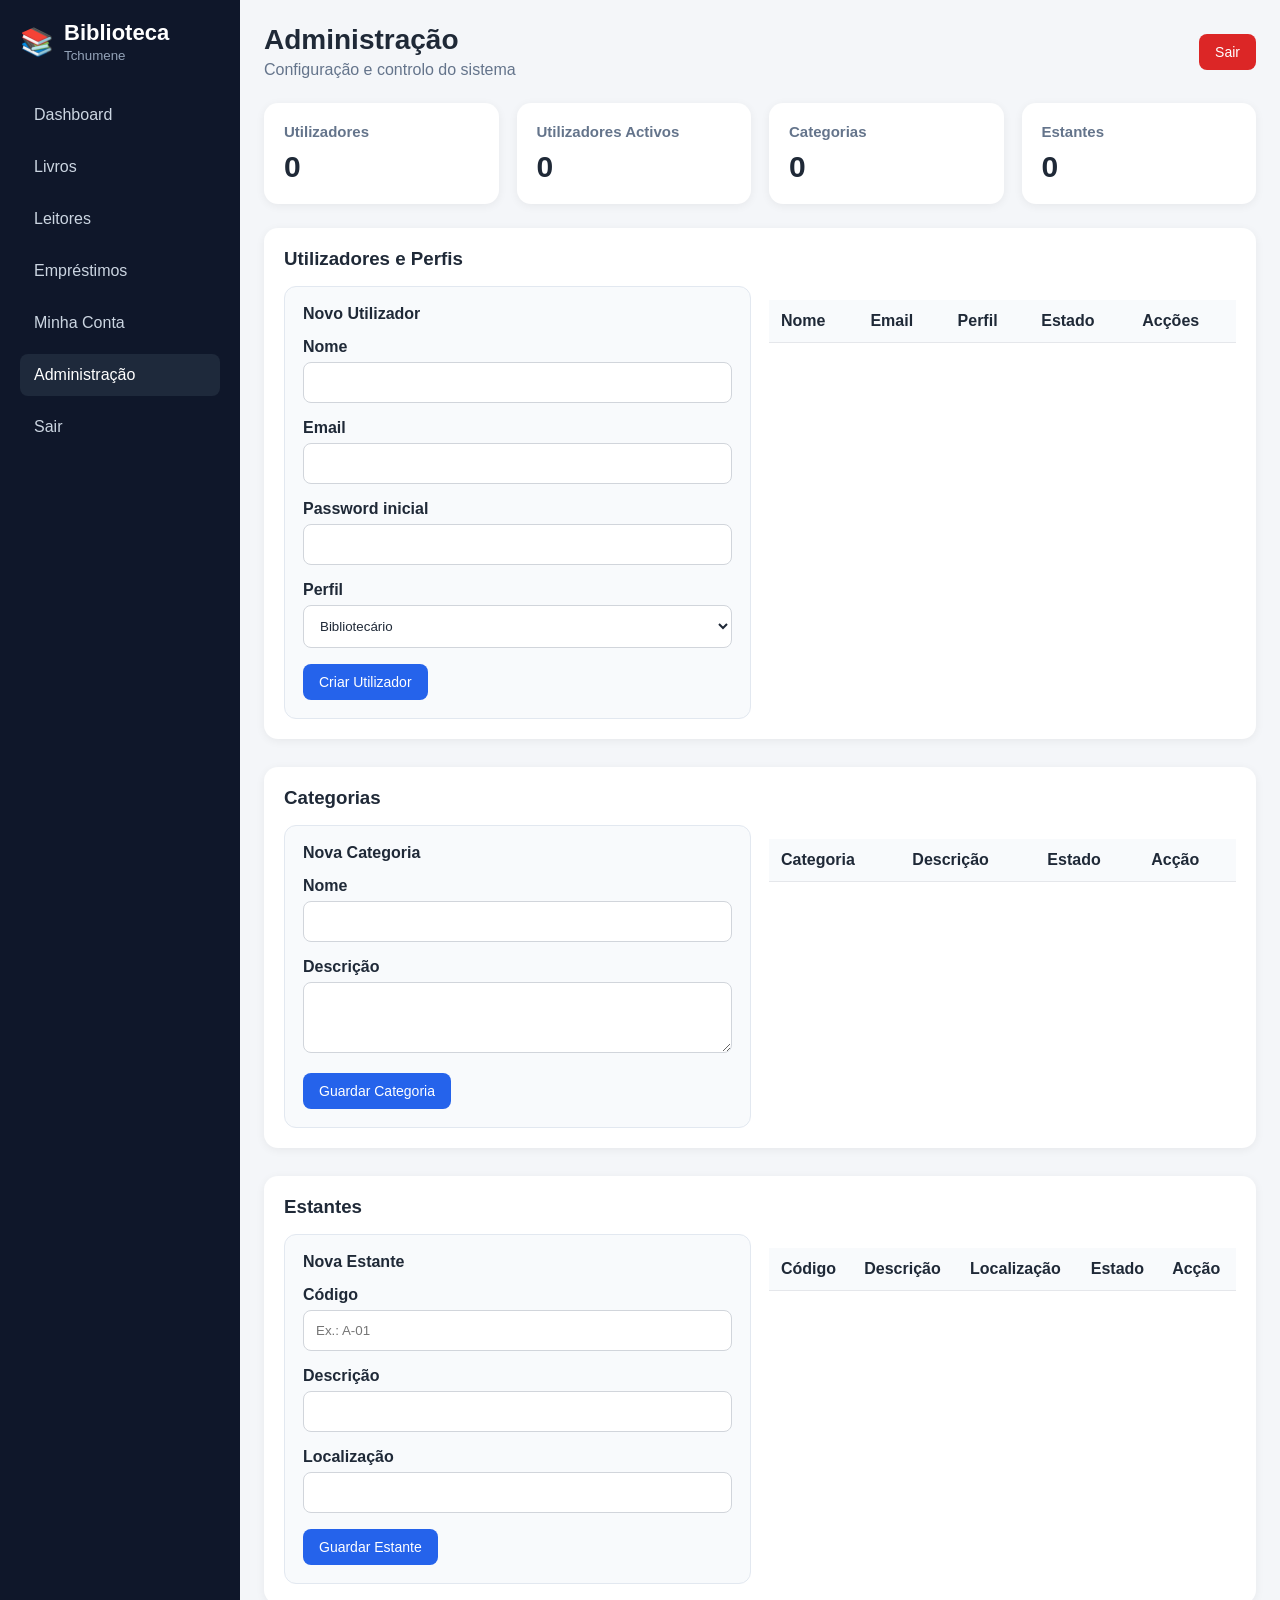
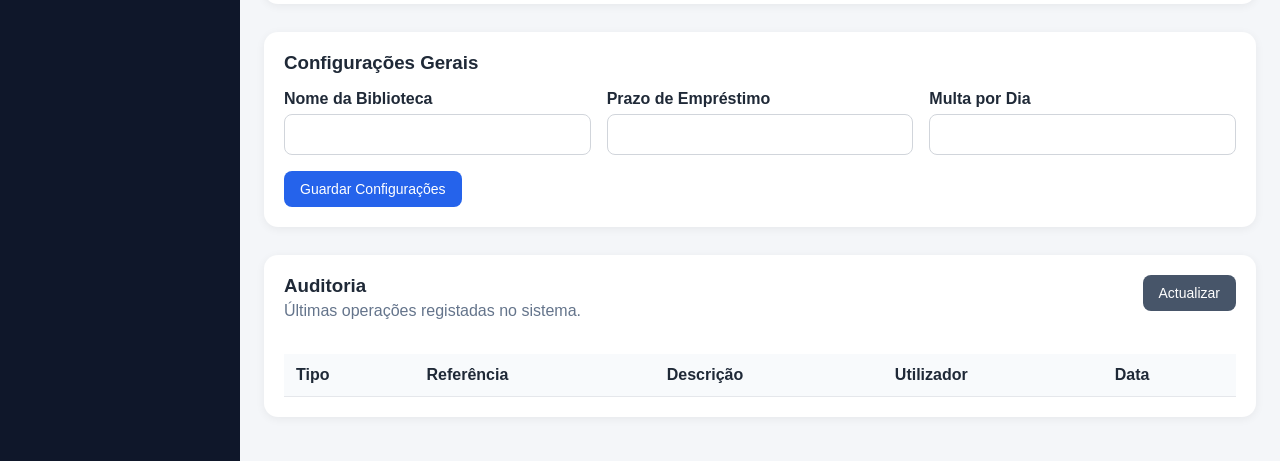
==== admin.html @ a3613d8d "Create admin.html" ====
<!DOCTYPE html>

<html lang="pt">

<head>

  <meta charset="UTF-8">

  <meta
    name="viewport"
    content="width=device-width, initial-scale=1.0"
  >

  <meta
    name="theme-color"
    content="#0f172a"
  >

  <title>
    Administração - Biblioteca Tchumene
  </title>

  <link
    rel="manifest"
    href="/manifest.webmanifest"
  >

  <link
    rel="stylesheet"
    href="assets/css/style.css"
  >

  <style>

    .admin-section {
      margin-bottom: 28px;
    }

    .admin-grid {
      display: grid;
      grid-template-columns:
        repeat(
          auto-fit,
          minmax(260px, 1fr)
        );
      gap: 18px;
    }

    .admin-form-card {
      border: 1px solid #e2e8f0;
      border-radius: 12px;
      padding: 18px;
      background: #f8fafc;
    }

    .admin-form-card h4 {
      margin-bottom: 15px;
    }

    .admin-action-group {
      display: flex;
      gap: 6px;
      flex-wrap: wrap;
    }

    .admin-title {
      margin-bottom: 16px;
    }

  </style>

</head>


<body>


<div class="layout">


  <aside class="sidebar">

    <div class="sidebar-brand">

      <div class="sidebar-brand-icon">
        📚
      </div>

      <div>

        <h2>
          Biblioteca
        </h2>

        <small>
          Tchumene
        </small>

      </div>

    </div>


    <a href="dashboard.html">
      Dashboard
    </a>

    <a href="books.html">
      Livros
    </a>

    <a href="readers.html">
      Leitores
    </a>

    <a href="loans.html">
      Empréstimos
    </a>

    <a href="account.html">
      Minha Conta
    </a>

    <a
      href="admin.html"
      class="active"
      data-admin-menu="1"
    >
      Administração
    </a>

    <a
      href="#"
      onclick="logout()"
    >
      Sair
    </a>

  </aside>



  <main class="main">


    <div class="topbar">

      <div>

        <h1>
          Administração
        </h1>

        <p class="page-subtitle">
          Configuração e controlo do sistema
        </p>

      </div>


      <div class="user-box">

        <span id="userName"></span>

        <button
          class="btn btn-danger"
          onclick="logout()"
        >
          Sair
        </button>

      </div>

    </div>


    <div id="adminMsg"></div>


    <!-- RESUMO -->


    <div class="cards">

      <div class="card">

        <h3>
          Utilizadores
        </h3>

        <div
          class="value"
          id="adminUsersCount"
        >
          0
        </div>

      </div>


      <div class="card">

        <h3>
          Utilizadores Activos
        </h3>

        <div
          class="value"
          id="adminActiveUsersCount"
        >
          0
        </div>

      </div>


      <div class="card">

        <h3>
          Categorias
        </h3>

        <div
          class="value"
          id="adminCategoriesCount"
        >
          0
        </div>

      </div>


      <div class="card">

        <h3>
          Estantes
        </h3>

        <div
          class="value"
          id="adminShelvesCount"
        >
          0
        </div>

      </div>

    </div>



    <!-- UTILIZADORES -->


    <div class="panel admin-section">

      <h3 class="admin-title">
        Utilizadores e Perfis
      </h3>


      <div class="admin-grid">


        <div class="admin-form-card">

          <h4>
            Novo Utilizador
          </h4>


          <div class="form-group">

            <label>Nome</label>

            <input id="adminUserName">

          </div>


          <div class="form-group">

            <label>Email</label>

            <input
              id="adminUserEmail"
              type="email"
            >

          </div>


          <div class="form-group">

            <label>
              Password inicial
            </label>

            <input
              id="adminUserPassword"
              type="password"
            >

          </div>


          <div class="form-group">

            <label>Perfil</label>

            <select id="adminUserProfile">

              <option value="Bibliotecário">
                Bibliotecário
              </option>

              <option value="Consulta">
                Consulta
              </option>

              <option value="Administrador">
                Administrador
              </option>

            </select>

          </div>


          <button
            class="btn"
            onclick="createAdminUser()"
          >
            Criar Utilizador
          </button>

        </div>


        <div>

          <div class="table-wrap">

            <table>

              <thead>

                <tr>
                  <th>Nome</th>
                  <th>Email</th>
                  <th>Perfil</th>
                  <th>Estado</th>
                  <th>Acções</th>
                </tr>

              </thead>

              <tbody id="adminUsersTable">
              </tbody>

            </table>

          </div>

        </div>


      </div>

    </div>



    <!-- CATEGORIAS -->


    <div class="panel admin-section">

      <h3 class="admin-title">
        Categorias
      </h3>


      <div class="admin-grid">


        <div class="admin-form-card">

          <h4>
            Nova Categoria
          </h4>


          <div class="form-group">

            <label>Nome</label>

            <input id="categoryName">

          </div>


          <div class="form-group">

            <label>Descrição</label>

            <textarea
              id="categoryDescription"
              rows="3"
            ></textarea>

          </div>


          <button
            class="btn"
            onclick="createCategory()"
          >
            Guardar Categoria
          </button>

        </div>


        <div class="table-wrap">

          <table>

            <thead>

              <tr>
                <th>Categoria</th>
                <th>Descrição</th>
                <th>Estado</th>
                <th>Acção</th>
              </tr>

            </thead>

            <tbody id="categoriesTable">
            </tbody>

          </table>

        </div>


      </div>

    </div>



    <!-- ESTANTES -->


    <div class="panel admin-section">

      <h3 class="admin-title">
        Estantes
      </h3>


      <div class="admin-grid">


        <div class="admin-form-card">

          <h4>
            Nova Estante
          </h4>


          <div class="form-group">

            <label>Código</label>

            <input
              id="shelfCode"
              placeholder="Ex.: A-01"
            >

          </div>


          <div class="form-group">

            <label>Descrição</label>

            <input id="shelfDescription">

          </div>


          <div class="form-group">

            <label>Localização</label>

            <input id="shelfLocation">

          </div>


          <button
            class="btn"
            onclick="createShelf()"
          >
            Guardar Estante
          </button>

        </div>


        <div class="table-wrap">

          <table>

            <thead>

              <tr>
                <th>Código</th>
                <th>Descrição</th>
                <th>Localização</th>
                <th>Estado</th>
                <th>Acção</th>
              </tr>

            </thead>

            <tbody id="shelvesTable">
            </tbody>

          </table>

        </div>


      </div>

    </div>



    <!-- CONFIGURAÇÃO -->


    <div class="panel admin-section">

      <h3 class="admin-title">
        Configurações Gerais
      </h3>


      <div class="form-grid">


        <div class="form-group">

          <label>
            Nome da Biblioteca
          </label>

          <input id="configLibraryName">

        </div>


        <div class="form-group">

          <label>
            Prazo de Empréstimo
          </label>

          <input
            id="configLoanDays"
            type="number"
            min="1"
          >

        </div>


        <div class="form-group">

          <label>
            Multa por Dia
          </label>

          <input
            id="configFinePerDay"
            type="number"
            min="0"
            step="0.01"
          >

        </div>


      </div>


      <button
        class="btn"
        onclick="saveConfiguration()"
      >
        Guardar Configurações
      </button>

    </div>



    <!-- AUDITORIA -->


    <div class="panel">

      <div class="panel-heading">

        <div>

          <h3>
            Auditoria
          </h3>

          <p class="muted">
            Últimas operações registadas no sistema.
          </p>

        </div>


        <button
          class="btn btn-secondary"
          onclick="loadAudit()"
        >
          Actualizar
        </button>

      </div>


      <div class="table-wrap">

        <table>

          <thead>

            <tr>
              <th>Tipo</th>
              <th>Referência</th>
              <th>Descrição</th>
              <th>Utilizador</th>
              <th>Data</th>
            </tr>

          </thead>

          <tbody id="auditTable">
          </tbody>

        </table>

      </div>

    </div>


  </main>


</div>


<script src="assets/js/config.js"></script>
<script src="assets/js/api.js"></script>
<script src="assets/js/auth.js"></script>
<script src="assets/js/admin.js"></script>
<script src="assets/js/pwa.js"></script>


</body>

</html>
---- assets/css/style.css ----
* {
  box-sizing: border-box;
  margin: 0;
  padding: 0;
  font-family: Arial, sans-serif;
}

html {
  background: #f4f6f9;
}

body {
  background: #f4f6f9;
  color: #1f2937;
  min-height: 100vh;
}

.hidden {
  display: none !important;
}


/* LOGIN */

.login-page {
  min-height: 100vh;
  display: flex;
  align-items: center;
  justify-content: center;
  padding: 20px;
}

.form-box {
  background: #fff;
  width: min(430px, 100%);
  padding: 32px;
  border-radius: 16px;
  box-shadow: 0 5px 20px rgba(0,0,0,0.08);
}

.login-brand {
  text-align: center;
  margin-bottom: 28px;
}

.login-icon {
  font-size: 50px;
  margin-bottom: 8px;
}

.login-brand h1 {
  font-size: 27px;
  margin-bottom: 5px;
}

.login-brand p {
  color: #64748b;
  font-size: 14px;
}

.login-main-btn {
  width: 100%;
}

.btn-install {
  margin-top: 12px;
  width: 100%;
  background: #059669;
}

.btn-install:hover {
  background: #047857;
}

.btn-install.pwa-installed,
.pwa-installed {
  background: #475569;
}

.login-footer {
  margin-top: 18px;
  text-align: center;
}


/* LAYOUT */

.layout {
  display: flex;
  min-height: 100vh;
}

.sidebar {
  width: 240px;
  background: #0f172a;
  color: #fff;
  padding: 20px;
  flex-shrink: 0;
}

.sidebar h2 {
  font-size: 22px;
  margin-bottom: 0;
}

.sidebar-brand {
  display: flex;
  align-items: center;
  gap: 10px;
  margin-bottom: 30px;
}

.sidebar-brand-icon {
  font-size: 27px;
}

.sidebar-brand small {
  color: #94a3b8;
}

.sidebar > h2 {
  margin-bottom: 30px;
}

.sidebar a {
  display: block;
  color: #cbd5e1;
  text-decoration: none;
  padding: 12px 14px;
  border-radius: 8px;
  margin-bottom: 10px;
}

.sidebar a:hover,
.sidebar a.active {
  background: #1e293b;
  color: #fff;
}

.main {
  flex: 1;
  padding: 24px;
  min-width: 0;
}

.topbar {
  display: flex;
  justify-content: space-between;
  align-items: center;
  margin-bottom: 24px;
  gap: 16px;
  flex-wrap: wrap;
}

.topbar h1 {
  font-size: 28px;
}

.page-subtitle,
.muted {
  color: #64748b;
  margin-top: 5px;
}

.user-box {
  display: flex;
  align-items: center;
  gap: 10px;
}


/* BOTÕES */

.btn {
  background: #2563eb;
  color: #fff;
  border: none;
  padding: 10px 16px;
  border-radius: 8px;
  cursor: pointer;
  font-size: 14px;
  text-decoration: none;
}

.btn:hover {
  background: #1d4ed8;
}

.btn:disabled {
  opacity: 0.55;
  cursor: not-allowed;
}

.btn-danger {
  background: #dc2626;
}

.btn-danger:hover {
  background: #b91c1c;
}

.btn-secondary {
  background: #475569;
}

.btn-secondary:hover {
  background: #334155;
}

.btn-camera {
  background: #059669;
}

.btn-camera:hover {
  background: #047857;
}

.btn-small {
  padding: 7px 11px;
  font-size: 13px;
}


/* ESTADO DA LIGAÇÃO */

.connection-status {
  display: inline-flex;
  align-items: center;
  gap: 5px;
  font-size: 12px;
  font-weight: bold;
  padding: 5px 8px;
  border-radius: 999px;
}

.connection-status.online {
  background: #dcfce7;
  color: #166534;
}

.connection-status.online::before {
  content: "●";
}

.connection-status.offline {
  background: #fee2e2;
  color: #991b1b;
}

.connection-status.offline::before {
  content: "●";
}


/* CARDS */

.cards {
  display: grid;
  grid-template-columns: repeat(auto-fit, minmax(190px, 1fr));
  gap: 18px;
  margin-bottom: 24px;
}

.card {
  background: #fff;
  padding: 20px;
  border-radius: 14px;
  box-shadow: 0 2px 10px rgba(0,0,0,0.06);
}

.card h3 {
  font-size: 15px;
  color: #64748b;
  margin-bottom: 10px;
}

.card .value {
  font-size: 30px;
  font-weight: bold;
}

.panel {
  background: #fff;
  padding: 20px;
  border-radius: 14px;
  box-shadow: 0 2px 10px rgba(0,0,0,0.06);
  margin-bottom: 20px;
}

.panel-heading {
  display: flex;
  justify-content: space-between;
  align-items: flex-start;
  gap: 20px;
  margin-bottom: 20px;
  flex-wrap: wrap;
}


/* ACESSO RÁPIDO */

.quick-actions {
  display: grid;
  grid-template-columns: repeat(auto-fit, minmax(180px, 1fr));
  gap: 15px;
  margin-top: 18px;
}

.quick-action {
  padding: 20px;
  border: 1px solid #e2e8f0;
  border-radius: 12px;
  text-decoration: none;
  color: #1f2937;
  display: flex;
  flex-direction: column;
  gap: 6px;
  transition: 0.15s ease;
}

.quick-action:hover {
  border-color: #2563eb;
  transform: translateY(-2px);
}

.quick-icon {
  font-size: 30px;
}

.quick-action small {
  color: #64748b;
}


/* TABELAS */

.table-wrap {
  overflow-x: auto;
}

table {
  width: 100%;
  border-collapse: collapse;
  margin-top: 14px;
}

table th,
table td {
  padding: 12px;
  border-bottom: 1px solid #e5e7eb;
  text-align: left;
  vertical-align: middle;
}

table th {
  background: #f8fafc;
  white-space: nowrap;
}

.empty-table {
  text-align: center;
  color: #64748b;
  padding: 30px !important;
}

.table-search {
  width: min(350px, 100%);
  padding: 11px 12px;
  border: 1px solid #d1d5db;
  border-radius: 8px;
}

.checkbox-column {
  width: 40px;
  text-align: center !important;
}


/* FORMULÁRIOS */

.form-grid {
  display: grid;
  grid-template-columns: repeat(auto-fit, minmax(220px, 1fr));
  gap: 16px;
}

.form-group {
  margin-bottom: 16px;
}

.form-group label {
  display: block;
  margin-bottom: 6px;
  font-weight: bold;
}

.form-group input,
.form-group select,
.form-group textarea {
  width: 100%;
  padding: 12px;
  border: 1px solid #d1d5db;
  border-radius: 8px;
  background: #fff;
  color: #1f2937;
}

.form-group input:focus,
.form-group select:focus,
.form-group textarea:focus,
.table-search:focus {
  outline: none;
  border-color: #2563eb;
  box-shadow: 0 0 0 3px rgba(37,99,235,0.10);
}

.input-with-button {
  display: flex;
  gap: 8px;
}

.input-with-button input {
  flex: 1;
}

.form-actions {
  display: flex;
  gap: 10px;
  margin-top: 10px;
  flex-wrap: wrap;
}


/* MENSAGENS */

.message {
  margin-bottom: 16px;
  padding: 12px 14px;
  border-radius: 8px;
}

.message.error {
  background: #fee2e2;
  color: #991b1b;
}

.message.success {
  background: #dcfce7;
  color: #166534;
}

.message.info {
  background: #dbeafe;
  color: #1e40af;
}


/* LIVROS */

.book-entry-layout {
  display: grid;
  grid-template-columns: 150px 1fr;
  gap: 24px;
}

.book-cover-box {
  width: 150px;
  min-height: 210px;
}

.book-cover {
  width: 150px;
  min-height: 200px;
  max-height: 230px;
  object-fit: cover;
  border-radius: 8px;
  display: none;
  box-shadow: 0 2px 8px rgba(0,0,0,0.15);
}

.cover-placeholder {
  width: 150px;
  height: 210px;
  background: #e2e8f0;
  color: #64748b;
  display: flex;
  justify-content: center;
  align-items: center;
  border-radius: 8px;
  text-align: center;
}

.book-form-area {
  min-width: 0;
}

.catalog-search {
  width: min(360px, 100%);
}

.catalog-search input {
  width: 100%;
  padding: 11px 12px;
  border: 1px solid #d1d5db;
  border-radius: 8px;
}

.catalog-cover {
  width: 42px;
  height: 60px;
  object-fit: cover;
  border-radius: 4px;
}

.catalog-no-cover {
  width: 42px;
  height: 60px;
  background: #e2e8f0;
  display: flex;
  align-items: center;
  justify-content: center;
  border-radius: 4px;
}


/* EXEMPLARES */

.copies-toolbar {
  display: flex;
  justify-content: space-between;
  align-items: center;
  gap: 15px;
  margin-bottom: 10px;
  flex-wrap: wrap;
}

.copies-selection-tools {
  display: flex;
  gap: 8px;
  flex-wrap: wrap;
}

.copy-actions {
  display: flex;
  gap: 6px;
}


/* ESTADOS */

.status-available,
.status-active {
  display: inline-flex;
  justify-content: center;
  padding: 5px 9px;
  background: #dcfce7;
  color: #166534;
  border-radius: 999px;
  font-weight: bold;
  font-size: 12px;
}

.status-unavailable,
.status-overdue {
  display: inline-flex;
  justify-content: center;
  padding: 5px 9px;
  background: #fee2e2;
  color: #991b1b;
  border-radius: 999px;
  font-weight: bold;
  font-size: 12px;
}

.status-loaned {
  display: inline-flex;
  justify-content: center;
  padding: 5px 9px;
  background: #fef3c7;
  color: #92400e;
  border-radius: 999px;
  font-weight: bold;
  font-size: 12px;
}

.status-neutral {
  display: inline-flex;
  justify-content: center;
  padding: 5px 9px;
  background: #e2e8f0;
  color: #475569;
  border-radius: 999px;
  font-weight: bold;
  font-size: 12px;
}


/* SCANNER */

.scan-result-card {
  border: 1px solid #cbd5e1;
  background: #f8fafc;
  border-radius: 12px;
  padding: 15px;
  margin: 5px 0 18px;
  display: grid;
  gap: 6px;
}


/* MODAIS */

.modal-overlay {
  position: fixed;
  inset: 0;
  z-index: 1000;
  background: rgba(15,23,42,0.70);
  display: flex;
  align-items: center;
  justify-content: center;
  padding: 18px;
}

.modal-overlay.hidden {
  display: none;
}

.modal-card {
  background: #fff;
  width: min(600px, 100%);
  max-height: 92vh;
  overflow-y: auto;
  border-radius: 16px;
  padding: 20px;
  box-shadow: 0 20px 50px rgba(0,0,0,0.30);
}

.modal-header {
  display: flex;
  justify-content: space-between;
  align-items: flex-start;
  gap: 15px;
  margin-bottom: 18px;
}

.modal-close {
  border: none;
  background: #e2e8f0;
  width: 38px;
  height: 38px;
  border-radius: 50%;
  cursor: pointer;
  font-size: 24px;
  line-height: 1;
}

.modal-close:hover {
  background: #cbd5e1;
}

.scanner-card {
  width: min(650px, 100%);
}

#reader,
#circulationReader {
  width: 100%;
  overflow: hidden;
  border-radius: 12px;
}

.scanner-help {
  margin-top: 14px;
  padding: 12px;
  background: #f8fafc;
  border-radius: 8px;
  color: #64748b;
}


/* QR */

.qr-modal-card {
  width: min(480px, 100%);
}

.qr-label-preview {
  width: 260px;
  margin: 10px auto 20px;
  padding: 18px;
  border: 1px solid #cbd5e1;
  border-radius: 12px;
  text-align: center;
  background: #fff;
}

.qr-library-name {
  font-weight: bold;
  margin-bottom: 10px;
  font-size: 15px;
}

#qrCanvasBox {
  min-height: 190px;
  display: flex;
  justify-content: center;
  align-items: center;
}

.qr-copy-code {
  margin-top: 8px;
  font-size: 20px;
  font-weight: bold;
  letter-spacing: 0.5px;
}

.qr-book-title {
  margin-top: 6px;
  color: #475569;
  font-size: 13px;
  line-height: 1.3;
}

.qr-actions {
  justify-content: center;
}


/* IOS */

.ios-install-steps {
  display: grid;
  gap: 14px;
  margin-bottom: 22px;
  line-height: 1.45;
}


/* RESPONSIVO */

@media (max-width: 900px) {

  .layout {
    flex-direction: column;
  }

  .sidebar {
    width: 100%;
    padding: 14px;
  }

  .sidebar > h2 {
    margin-bottom: 12px;
  }

  .sidebar-brand {
    margin-bottom: 12px;
  }

  .sidebar a {
    display: inline-block;
    margin-right: 5px;
    margin-bottom: 5px;
  }

  .main {
    padding: 16px;
  }

  .book-entry-layout {
    grid-template-columns: 1fr;
  }

  .book-cover-box {
    width: 100%;
  }

  .book-cover,
  .cover-placeholder {
    width: 120px;
  }

  .form-grid {
    grid-template-columns: 1fr;
  }
}

@media (max-width: 600px) {

  .topbar h1 {
    font-size: 24px;
  }

  .panel {
    padding: 15px;
  }

  .panel-heading {
    flex-direction: column;
  }

  .panel-heading .btn-camera,
  #printSelectedBtn {
    width: 100%;
  }

  .input-with-button {
    flex-direction: column;
  }

  .input-with-button .btn {
    width: 100%;
  }

  .form-actions .btn {
    width: 100%;
  }

  .user-box {
    width: 100%;
    justify-content: space-between;
    flex-wrap: wrap;
  }

  .table-search {
    width: 100%;
  }

  .copies-toolbar {
    flex-direction: column;
    align-items: stretch;
  }

  .copies-selection-tools {
    width: 100%;
  }

  .copies-selection-tools .btn {
    flex: 1;
  }

  .form-box {
    padding: 24px 20px;
  }
}
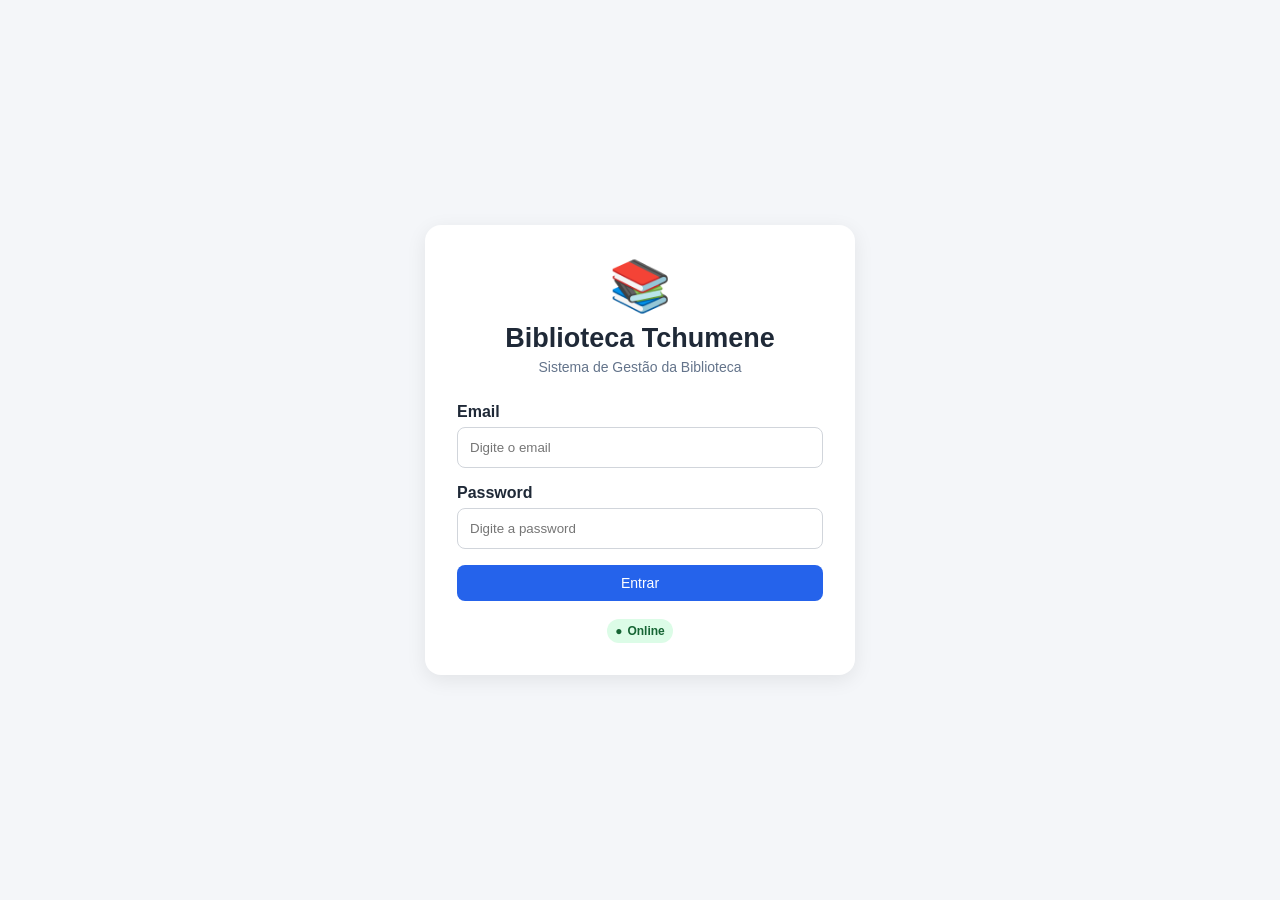
==== commit 05ca571d: "Update admin.html" ====
--- a/admin.html
+++ b/admin.html
@@ -1,5 +1,4 @@
 <!DOCTYPE html>
-
 <html lang="pt">
 
 <head>
@@ -32,18 +31,28 @@
 
   <style>
 
+    /* =====================================
+       ADMINISTRAÇÃO
+    ====================================== */
+
     .admin-section {
       margin-bottom: 28px;
     }
 
+    .admin-title {
+      margin-bottom: 18px;
+    }
+
     .admin-grid {
       display: grid;
+
       grid-template-columns:
-        repeat(
-          auto-fit,
-          minmax(260px, 1fr)
-        );
+        minmax(280px, 0.85fr)
+        minmax(0, 1.65fr);
+
       gap: 18px;
+
+      align-items: start;
     }
 
     .admin-form-card {
@@ -51,20 +60,231 @@
       border-radius: 12px;
       padding: 18px;
       background: #f8fafc;
+      min-width: 0;
     }
 
     .admin-form-card h4 {
       margin-bottom: 15px;
     }
 
+    .admin-table-card {
+      min-width: 0;
+      overflow: hidden;
+    }
+
     .admin-action-group {
       display: flex;
-      gap: 6px;
+      gap: 5px;
       flex-wrap: wrap;
-    }
-
-    .admin-title {
-      margin-bottom: 16px;
+      align-items: center;
+    }
+
+
+    /* =====================================
+       TABELA DE UTILIZADORES
+    ====================================== */
+
+    .admin-users-table {
+      table-layout: fixed;
+      width: 100%;
+      margin-top: 0;
+    }
+
+    .admin-users-table th,
+    .admin-users-table td {
+      padding: 10px 8px;
+      white-space: normal;
+      overflow-wrap: anywhere;
+      word-break: normal;
+      vertical-align: middle;
+    }
+
+    .admin-users-table th:nth-child(1) {
+      width: 18%;
+    }
+
+    .admin-users-table th:nth-child(2) {
+      width: 27%;
+    }
+
+    .admin-users-table th:nth-child(3) {
+      width: 18%;
+    }
+
+    .admin-users-table th:nth-child(4) {
+      width: 13%;
+    }
+
+    .admin-users-table th:nth-child(5) {
+      width: 24%;
+    }
+
+    .admin-users-table .btn {
+      padding: 6px 8px;
+      font-size: 11px;
+    }
+
+    .admin-email {
+      font-size: 12px;
+      color: #475569;
+    }
+
+    .admin-profile-badge {
+      display: inline-flex;
+      align-items: center;
+
+      padding: 5px 8px;
+
+      border-radius: 999px;
+
+      background: #e0e7ff;
+      color: #3730a3;
+
+      font-size: 11px;
+      font-weight: 700;
+
+      white-space: nowrap;
+    }
+
+
+    /* =====================================
+       OUTRAS TABELAS ADMIN
+    ====================================== */
+
+    .admin-standard-table {
+      table-layout: fixed;
+      width: 100%;
+    }
+
+    .admin-standard-table th,
+    .admin-standard-table td {
+      white-space: normal;
+      overflow-wrap: anywhere;
+    }
+
+
+    /* =====================================
+       RESPONSIVO
+    ====================================== */
+
+    @media (max-width: 1100px) {
+
+      .admin-grid {
+        grid-template-columns:
+          minmax(250px, 0.9fr)
+          minmax(0, 1.4fr);
+      }
+
+      .admin-users-table th:nth-child(1) {
+        width: 17%;
+      }
+
+      .admin-users-table th:nth-child(2) {
+        width: 25%;
+      }
+
+      .admin-users-table th:nth-child(3) {
+        width: 18%;
+      }
+
+      .admin-users-table th:nth-child(4) {
+        width: 14%;
+      }
+
+      .admin-users-table th:nth-child(5) {
+        width: 26%;
+      }
+
+    }
+
+
+    @media (max-width: 850px) {
+
+      .admin-grid {
+        grid-template-columns: 1fr;
+      }
+
+      .admin-users-table {
+        min-width: 0;
+      }
+
+    }
+
+
+    @media (max-width: 650px) {
+
+      /*
+       * No telefone transformamos a tabela
+       * de utilizadores em cartões.
+       */
+
+      .admin-users-table,
+      .admin-users-table tbody,
+      .admin-users-table tr,
+      .admin-users-table td {
+        display: block;
+        width: 100%;
+      }
+
+      .admin-users-table thead {
+        display: none;
+      }
+
+      .admin-users-table tr {
+        background: #fff;
+
+        border:
+          1px solid #e2e8f0;
+
+        border-radius: 12px;
+
+        padding: 12px;
+
+        margin-bottom: 12px;
+      }
+
+      .admin-users-table td {
+        border: 0;
+
+        padding:
+          7px 0;
+
+        display: grid;
+
+        grid-template-columns:
+          105px
+          minmax(0, 1fr);
+
+        gap: 10px;
+      }
+
+      .admin-users-table td::before {
+        content:
+          attr(data-label);
+
+        font-weight: 700;
+        color: #64748b;
+        font-size: 12px;
+      }
+
+      .admin-users-table td:last-child {
+        display: block;
+        padding-top: 10px;
+      }
+
+      .admin-users-table td:last-child::before {
+        display: none;
+      }
+
+      .admin-action-group {
+        width: 100%;
+      }
+
+      .admin-action-group .btn {
+        flex: 1;
+        min-width: 100px;
+      }
+
     }
 
   </style>
@@ -177,6 +397,7 @@
     <div id="adminMsg"></div>
 
 
+
     <!-- RESUMO -->
 
 
@@ -271,20 +492,28 @@
 
           <div class="form-group">
 
-            <label>Nome</label>
-
-            <input id="adminUserName">
+            <label>
+              Nome
+            </label>
+
+            <input
+              id="adminUserName"
+              autocomplete="name"
+            >
 
           </div>
 
 
           <div class="form-group">
 
-            <label>Email</label>
+            <label>
+              Email
+            </label>
 
             <input
               id="adminUserEmail"
               type="email"
+              autocomplete="email"
             >
 
           </div>
@@ -299,6 +528,7 @@
             <input
               id="adminUserPassword"
               type="password"
+              autocomplete="new-password"
             >
 
           </div>
@@ -306,7 +536,9 @@
 
           <div class="form-group">
 
-            <label>Perfil</label>
+            <label>
+              Perfil
+            </label>
 
             <select id="adminUserProfile">
 
@@ -337,30 +569,28 @@
         </div>
 
 
-        <div>
-
-          <div class="table-wrap">
-
-            <table>
-
-              <thead>
-
-                <tr>
-                  <th>Nome</th>
-                  <th>Email</th>
-                  <th>Perfil</th>
-                  <th>Estado</th>
-                  <th>Acções</th>
-                </tr>
-
-              </thead>
-
-              <tbody id="adminUsersTable">
-              </tbody>
-
-            </table>
-
-          </div>
+
+        <div class="admin-table-card">
+
+          <table class="admin-users-table">
+
+            <thead>
+
+              <tr>
+                <th>Nome</th>
+                <th>Email</th>
+                <th>Perfil</th>
+                <th>Estado</th>
+                <th>Acções</th>
+              </tr>
+
+            </thead>
+
+
+            <tbody id="adminUsersTable">
+            </tbody>
+
+          </table>
 
         </div>
 
@@ -393,7 +623,9 @@
 
           <div class="form-group">
 
-            <label>Nome</label>
+            <label>
+              Nome
+            </label>
 
             <input id="categoryName">
 
@@ -402,7 +634,9 @@
 
           <div class="form-group">
 
-            <label>Descrição</label>
+            <label>
+              Descrição
+            </label>
 
             <textarea
               id="categoryDescription"
@@ -422,9 +656,10 @@
         </div>
 
 
-        <div class="table-wrap">
-
-          <table>
+
+        <div class="admin-table-card">
+
+          <table class="admin-standard-table">
 
             <thead>
 
@@ -473,7 +708,9 @@
 
           <div class="form-group">
 
-            <label>Código</label>
+            <label>
+              Código
+            </label>
 
             <input
               id="shelfCode"
@@ -485,7 +722,9 @@
 
           <div class="form-group">
 
-            <label>Descrição</label>
+            <label>
+              Descrição
+            </label>
 
             <input id="shelfDescription">
 
@@ -494,7 +733,9 @@
 
           <div class="form-group">
 
-            <label>Localização</label>
+            <label>
+              Localização
+            </label>
 
             <input id="shelfLocation">
 
@@ -511,9 +752,10 @@
         </div>
 
 
-        <div class="table-wrap">
-
-          <table>
+
+        <div class="admin-table-card">
+
+          <table class="admin-standard-table">
 
             <thead>
 
